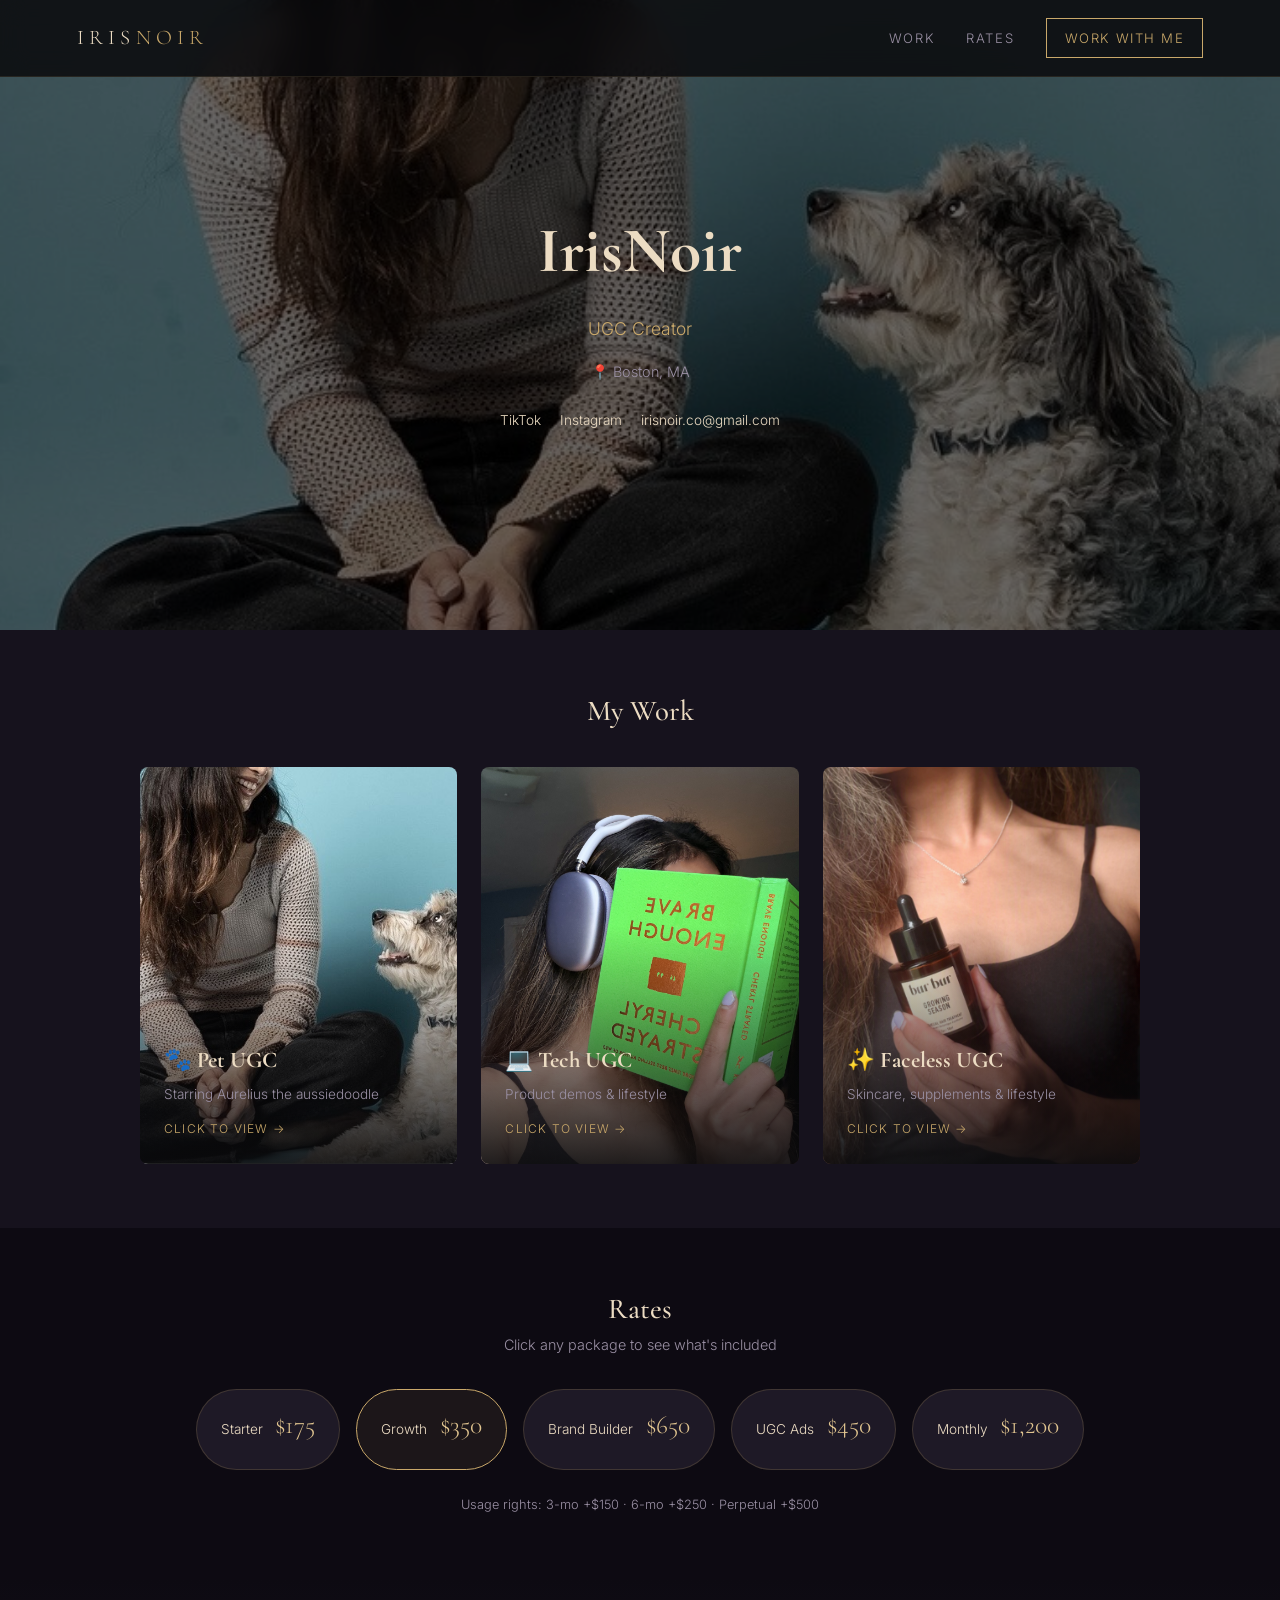
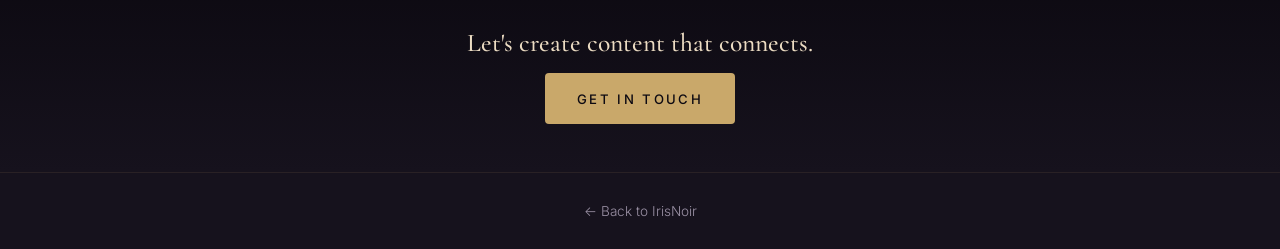
==== ugc-portfolio.html @ 215132ca "Rename Skincare & Health to Faceless UGC" ====
<!DOCTYPE html>
<html lang="en">
<head>
<meta charset="UTF-8">
<meta name="viewport" content="width=device-width, initial-scale=1.0">
<title>UGC Creator Portfolio — IrisNoir | Pet · Tech · Skincare</title>
<meta name="description" content="UGC creator portfolio — Pet UGC with Aurelius, Tech demos, and Skincare content. Real content, real results. Based in Boston.">
<link rel="preconnect" href="https://fonts.googleapis.com">
<link rel="preconnect" href="https://fonts.gstatic.com" crossorigin>
<link href="https://fonts.googleapis.com/css2?family=Cormorant+Garamond:wght@400;500;600&family=Inter:wght@300;400;500;600&display=swap" rel="stylesheet">
<link rel="stylesheet" href="style.css">
<style>
/* UGC Portfolio - Compact Interactive */
.ugc-hero {
  min-height: 70vh;
  display: flex;
  align-items: center;
  justify-content: center;
  position: relative;
  overflow: hidden;
}
.ugc-hero-bg {
  position: absolute;
  inset: 0;
  z-index: 0;
}
.ugc-hero-bg img {
  width: 100%;
  height: 100%;
  object-fit: cover;
  filter: brightness(0.4);
}
.ugc-hero-content {
  position: relative;
  z-index: 1;
  text-align: center;
  padding: 2rem;
  max-width: 600px;
}
.ugc-hero h1 {
  font-family: var(--serif);
  font-size: clamp(2.5rem, 6vw, 4rem);
  color: var(--cream);
  margin-bottom: 0.5rem;
}
.ugc-hero .tagline {
  font-size: 1.1rem;
  color: var(--gold);
  margin-bottom: 1rem;
}
.ugc-hero .location {
  font-size: 0.9rem;
  color: var(--text-dim);
  margin-bottom: 1.5rem;
}
.ugc-hero .socials {
  display: flex;
  gap: 1.2rem;
  justify-content: center;
  flex-wrap: wrap;
}
.ugc-hero .socials a {
  color: var(--cream);
  font-size: 0.85rem;
  text-decoration: none;
  border-bottom: 1px solid transparent;
  transition: border-color 0.3s;
}
.ugc-hero .socials a:hover {
  border-color: var(--gold);
}

/* Niches Grid */
.niches-section {
  padding: 4rem 2rem;
  background: var(--noir-2);
}
.niches-section h2 {
  font-family: var(--serif);
  text-align: center;
  font-size: 1.8rem;
  color: var(--cream);
  margin-bottom: 2.5rem;
}
.niches-grid {
  display: grid;
  grid-template-columns: repeat(3, 1fr);
  gap: 1.5rem;
  max-width: 1000px;
  margin: 0 auto;
}
@media (max-width: 768px) {
  .niches-grid { grid-template-columns: 1fr; gap: 1rem; }
}

/* Expandable Niche Card */
.niche-card {
  position: relative;
  border-radius: 8px;
  overflow: hidden;
  cursor: pointer;
  aspect-ratio: 4/5;
  transition: transform 0.3s;
}
.niche-card:hover {
  transform: scale(1.02);
}
.niche-card img {
  width: 100%;
  height: 100%;
  object-fit: cover;
  transition: filter 0.3s;
}
.niche-card:hover img {
  filter: brightness(0.7);
}
.niche-card-overlay {
  position: absolute;
  inset: 0;
  background: linear-gradient(to top, rgba(10,10,12,0.9) 0%, transparent 60%);
  display: flex;
  flex-direction: column;
  justify-content: flex-end;
  padding: 1.5rem;
}
.niche-card h3 {
  font-family: var(--serif);
  font-size: 1.4rem;
  color: var(--cream);
  margin-bottom: 0.3rem;
}
.niche-card p {
  font-size: 0.85rem;
  color: var(--text-dim);
  margin-bottom: 0.8rem;
}
.niche-card .expand-hint {
  font-size: 0.75rem;
  color: var(--gold);
  text-transform: uppercase;
  letter-spacing: 0.1em;
}

/* Expanded Modal */
.modal-overlay {
  position: fixed;
  inset: 0;
  background: rgba(10,10,12,0.95);
  z-index: 1000;
  display: none;
  align-items: center;
  justify-content: center;
  padding: 2rem;
  overflow-y: auto;
}
.modal-overlay.active {
  display: flex;
}
.modal-content {
  background: var(--noir-3);
  border: 1px solid rgba(201,168,106,0.2);
  border-radius: 12px;
  max-width: 900px;
  width: 100%;
  max-height: 90vh;
  overflow-y: auto;
  position: relative;
}
.modal-close {
  position: absolute;
  top: 1rem;
  right: 1rem;
  background: none;
  border: none;
  color: var(--cream);
  font-size: 1.8rem;
  cursor: pointer;
  z-index: 10;
  width: 40px;
  height: 40px;
  display: flex;
  align-items: center;
  justify-content: center;
}
.modal-close:hover {
  color: var(--gold);
}
.modal-header {
  padding: 2rem 2rem 1rem;
  border-bottom: 1px solid rgba(201,168,106,0.1);
}
.modal-header h2 {
  font-family: var(--serif);
  font-size: 1.8rem;
  color: var(--cream);
  margin-bottom: 0.5rem;
}
.modal-header p {
  color: var(--text-dim);
  font-size: 0.9rem;
}
.modal-gallery {
  display: grid;
  grid-template-columns: repeat(auto-fill, minmax(200px, 1fr));
  gap: 1rem;
  padding: 1.5rem 2rem 2rem;
}
.modal-gallery img {
  width: 100%;
  border-radius: 6px;
  cursor: pointer;
  transition: transform 0.2s;
}
.modal-gallery img:hover {
  transform: scale(1.03);
}

/* Rates Section - Interactive */
.rates-section {
  padding: 4rem 2rem;
  background: var(--noir);
}
.rates-section h2 {
  font-family: var(--serif);
  text-align: center;
  font-size: 1.8rem;
  color: var(--cream);
  margin-bottom: 0.5rem;
}
.rates-section .subtitle {
  text-align: center;
  color: var(--text-dim);
  font-size: 0.9rem;
  margin-bottom: 2rem;
}
.rates-row {
  display: flex;
  justify-content: center;
  gap: 1rem;
  flex-wrap: wrap;
  max-width: 1000px;
  margin: 0 auto;
}
.rate-pill {
  background: var(--noir-3);
  border: 1px solid rgba(201,168,106,0.2);
  border-radius: 50px;
  padding: 0.8rem 1.5rem;
  display: flex;
  align-items: center;
  gap: 0.8rem;
  cursor: pointer;
  transition: border-color 0.3s, transform 0.3s, background 0.3s;
}
.rate-pill:hover {
  border-color: var(--gold);
  transform: translateY(-2px);
}
.rate-pill.featured {
  border-color: var(--gold);
  background: rgba(201,168,106,0.08);
}
.rate-pill .name {
  font-size: 0.85rem;
  color: var(--cream);
}
.rate-pill .price {
  font-family: var(--serif);
  font-size: 1.1rem;
  color: var(--gold-bright);
}
.rates-note {
  text-align: center;
  margin-top: 1.5rem;
  font-size: 0.8rem;
  color: var(--text-dim);
}

/* Rate Detail Modal */
.rate-modal {
  max-width: 500px;
}
.rate-modal .modal-header {
  text-align: center;
}
.rate-modal .modal-header .price-big {
  font-family: var(--serif);
  font-size: 2.5rem;
  color: var(--gold-bright);
  margin: 0.5rem 0;
}
.rate-modal .modal-header .best-for {
  font-size: 0.85rem;
  color: var(--gold);
  font-style: italic;
}
.rate-modal .rate-details {
  padding: 1.5rem 2rem 2rem;
}
.rate-modal .rate-details h4 {
  font-family: var(--serif);
  font-size: 1rem;
  color: var(--cream);
  margin-bottom: 0.8rem;
}
.rate-modal .rate-details ul {
  list-style: none;
  padding: 0;
  margin: 0;
}
.rate-modal .rate-details li {
  position: relative;
  padding-left: 1.2rem;
  margin-bottom: 0.6rem;
  color: var(--text);
  font-size: 0.9rem;
  line-height: 1.5;
}
.rate-modal .rate-details li::before {
  content: "•";
  position: absolute;
  left: 0;
  color: var(--gold);
}
.rate-modal .cta-btn {
  display: block;
  width: 100%;
  margin-top: 1.5rem;
  padding: 0.9rem;
  background: var(--gold);
  color: var(--noir);
  border: none;
  border-radius: 6px;
  font-size: 0.9rem;
  font-weight: 500;
  cursor: pointer;
  text-align: center;
  text-decoration: none;
  transition: background 0.3s;
}
.rate-modal .cta-btn:hover {
  background: var(--gold-bright);
}

/* CTA */
.cta-section {
  padding: 3rem 2rem;
  text-align: center;
  background: linear-gradient(to bottom, var(--noir), var(--noir-2));
}
.cta-section h2 {
  font-family: var(--serif);
  font-size: 1.6rem;
  color: var(--cream);
  margin-bottom: 1rem;
}
.cta-section .btn {
  display: inline-block;
  background: var(--gold);
  color: var(--noir);
  padding: 0.9rem 2rem;
  border-radius: 4px;
  text-decoration: none;
  font-weight: 500;
  transition: background 0.3s;
}
.cta-section .btn:hover {
  background: var(--gold-bright);
}

/* Footer mini */
.ugc-footer {
  padding: 1.5rem 2rem;
  text-align: center;
  background: var(--noir-2);
  border-top: 1px solid rgba(201,168,106,0.1);
}
.ugc-footer a {
  color: var(--text-dim);
  text-decoration: none;
  font-size: 0.85rem;
}
.ugc-footer a:hover {
  color: var(--gold);
}

/* Lightbox */
.lightbox {
  position: fixed;
  inset: 0;
  background: rgba(0,0,0,0.95);
  z-index: 2000;
  display: none;
  align-items: center;
  justify-content: center;
}
.lightbox.active {
  display: flex;
}
.lightbox img {
  max-width: 90vw;
  max-height: 90vh;
  border-radius: 8px;
}
.lightbox-close {
  position: absolute;
  top: 1rem;
  right: 1rem;
  background: none;
  border: none;
  color: white;
  font-size: 2rem;
  cursor: pointer;
}
</style>
</head>
<body>

<nav class="nav">
  <a href="index.html" class="nav-logo">IRIS<span>NOIR</span></a>
  <div class="nav-links">
    <a href="#niches">Work</a>
    <a href="#rates">Rates</a>
    <a href="mailto:irisnoir.co@gmail.com?subject=UGC%20Creator%20Inquiry" class="nav-cta">Work With Me</a>
  </div>
</nav>

<!-- HERO -->
<header class="ugc-hero">
  <div class="ugc-hero-bg">
    <img src="assets/ugc-portfolio/hero.jpg" alt="IrisNoir UGC Creator">
  </div>
  <div class="ugc-hero-content">
    <h1>IrisNoir</h1>
    <p class="tagline">UGC Creator</p>
    <p class="location">📍 Boston, MA</p>
    <div class="socials">
      <a href="https://www.tiktok.com/@irisnoir.co" target="_blank">TikTok</a>
      <a href="https://www.instagram.com/irisnoir.co" target="_blank">Instagram</a>
      <a href="mailto:irisnoir.co@gmail.com">irisnoir.co@gmail.com</a>
    </div>
  </div>
</header>

<!-- NICHES - Clickable Cards -->
<section class="niches-section" id="niches">
  <h2>My Work</h2>
  <div class="niches-grid">
    <div class="niche-card" data-modal="pet">
      <img src="assets/ugc-portfolio/hero.jpg" alt="Pet UGC">
      <div class="niche-card-overlay">
        <h3>🐾 Pet UGC</h3>
        <p>Starring Aurelius the aussiedoodle</p>
        <span class="expand-hint">Click to view →</span>
      </div>
    </div>
    <div class="niche-card" data-modal="tech">
      <img src="assets/ugc-portfolio/tech/main.jpg" alt="Tech UGC">
      <div class="niche-card-overlay">
        <h3>💻 Tech UGC</h3>
        <p>Product demos & lifestyle</p>
        <span class="expand-hint">Click to view →</span>
      </div>
    </div>
    <div class="niche-card" data-modal="skincare">
      <img src="assets/ugc-portfolio/skincare/main.jpg" alt="Faceless UGC">
      <div class="niche-card-overlay">
        <h3>✨ Faceless UGC</h3>
        <p>Skincare, supplements & lifestyle</p>
        <span class="expand-hint">Click to view →</span>
      </div>
    </div>
  </div>
</section>

<!-- RATES - Interactive Pills -->
<section class="rates-section" id="rates">
  <h2>Rates</h2>
  <p class="subtitle">Click any package to see what's included</p>
  <div class="rates-row">
    <div class="rate-pill" data-rate="starter">
      <span class="name">Starter</span>
      <span class="price">$175</span>
    </div>
    <div class="rate-pill featured" data-rate="growth">
      <span class="name">Growth</span>
      <span class="price">$350</span>
    </div>
    <div class="rate-pill" data-rate="builder">
      <span class="name">Brand Builder</span>
      <span class="price">$650</span>
    </div>
    <div class="rate-pill" data-rate="ads">
      <span class="name">UGC Ads</span>
      <span class="price">$450</span>
    </div>
    <div class="rate-pill" data-rate="monthly">
      <span class="name">Monthly</span>
      <span class="price">$1,200</span>
    </div>
  </div>
  <p class="rates-note">Usage rights: 3-mo +$150 · 6-mo +$250 · Perpetual +$500</p>
</section>

<!-- CTA -->
<section class="cta-section">
  <h2>Let's create content that connects.</h2>
  <a class="btn" href="mailto:irisnoir.co@gmail.com?subject=UGC%20Creator%20Inquiry">Get in Touch</a>
</section>

<footer class="ugc-footer">
  <a href="index.html">← Back to IrisNoir</a>
</footer>

<!-- NICHE MODALS -->
<div class="modal-overlay" id="modal-pet">
  <div class="modal-content">
    <button class="modal-close">&times;</button>
    <div class="modal-header">
      <h2>🐾 Pet UGC</h2>
      <p>Starring Aurelius — genuine reactions, real playtime, authentic pet content.</p>
    </div>
    <div class="modal-gallery">
      <img src="assets/ugc-portfolio/pet/aurey-portrait.jpg" alt="Aurelius portrait">
      <img src="assets/ugc-portfolio/pet/aurey-1.jpg" alt="Aurelius">
      <img src="assets/ugc-portfolio/pet/aurey-2.jpg" alt="Aurelius">
      <img src="assets/ugc-portfolio/pet/aurey-3.jpg" alt="Aurelius">
      <img src="assets/ugc-portfolio/pet/aurey-closeup.jpg" alt="Aurelius closeup">
      <img src="assets/ugc-portfolio/pet/aurey-outdoor.jpg" alt="Aurelius outdoor">
      <img src="assets/ugc-portfolio/pet/aurey-play.jpg" alt="Aurelius playing">
      <img src="assets/ugc-portfolio/pet/aurey-detangler.jpg" alt="Doodle Detangler product">
    </div>
  </div>
</div>

<div class="modal-overlay" id="modal-tech">
  <div class="modal-content">
    <button class="modal-close">&times;</button>
    <div class="modal-header">
      <h2>💻 Tech UGC</h2>
      <p>Product demos and lifestyle shots that make tech feel approachable.</p>
    </div>
    <div class="modal-gallery">
      <img src="assets/ugc-portfolio/tech/main.jpg" alt="Tech UGC">
      <img src="assets/ugc-portfolio/tech/airpods-product.jpg" alt="AirPods Max product">
    </div>
  </div>
</div>

<div class="modal-overlay" id="modal-skincare">
  <div class="modal-content">
    <button class="modal-close">&times;</button>
    <div class="modal-header">
      <h2>✨ Faceless UGC</h2>
      <p>Product-focused content — skincare, supplements, lifestyle. No face needed, just results.</p>
    </div>
    <div class="modal-gallery">
      <img src="assets/ugc-portfolio/skincare/main.jpg" alt="Skincare UGC">
      <img src="assets/ugc-portfolio/skincare/hands.jpg" alt="Skincare hands">
      <img src="assets/ugc-portfolio/skincare/burbur.jpg" alt="BurBur Hair Oil">
      <img src="assets/ugc-portfolio/skincare/medicube.jpg" alt="Medicube">
    </div>
  </div>
</div>

<!-- RATE MODALS -->
<div class="modal-overlay" id="modal-rate-starter">
  <div class="modal-content rate-modal">
    <button class="modal-close">&times;</button>
    <div class="modal-header">
      <h2>Starter Package</h2>
      <p class="price-big">$175</p>
      <p class="best-for">Perfect for brands wanting authentic content to test with their audience.</p>
    </div>
    <div class="rate-details">
      <h4>Includes:</h4>
      <ul>
        <li>1 UGC video (15–30 seconds)</li>
        <li>Talking head or product demo</li>
        <li>Basic editing</li>
        <li>1 revision</li>
        <li>Organic usage rights</li>
      </ul>
      <a class="cta-btn" href="mailto:irisnoir.co@gmail.com?subject=Starter%20Package%20Inquiry%20%E2%80%94%20%5BYour%20Brand%20Name%5D&body=Hi!%0A%0AI%E2%80%99m%20interested%20in%20the%20Starter%20Package%20(%24175).%0A%0A%E2%80%94%E2%80%94%E2%80%94%E2%80%94%E2%80%94%E2%80%94%E2%80%94%E2%80%94%E2%80%94%E2%80%94%E2%80%94%E2%80%94%E2%80%94%E2%80%94%E2%80%94%0APLEASE%20FILL%20OUT%3A%0A%0ABrand%20Name%3A%20%0AProduct(s)%3A%20%0AProduct%20Link%3A%20%0ANiche%3A%20%5BPet%20%2F%20Tech%20%2F%20Skincare%20%2F%20Other%5D%0AVideo%20Style%3A%20%5BTalking%20Head%20%2F%20Product%20Demo%20%2F%20Voiceover%5D%0ADeadline%3A%20%0AShipping%20Address%20Needed%3F%20%5BYes%20%2F%20No%5D%0A%0AAdditional%20Notes%3A%0A%0A%E2%80%94%E2%80%94%E2%80%94%E2%80%94%E2%80%94%E2%80%94%E2%80%94%E2%80%94%E2%80%94%E2%80%94%E2%80%94%E2%80%94%E2%80%94%E2%80%94%E2%80%94%0A%0ALooking%20forward%20to%20working%20together!">Book This Package</a>
    </div>
  </div>
</div>

<div class="modal-overlay" id="modal-rate-growth">
  <div class="modal-content rate-modal">
    <button class="modal-close">&times;</button>
    <div class="modal-header">
      <h2>Growth Package</h2>
      <p class="price-big">$350</p>
      <p class="best-for">Great for brands that want multiple pieces of content for their marketing.</p>
    </div>
    <div class="rate-details">
      <h4>Includes:</h4>
      <ul>
        <li>3 UGC videos (15–30 seconds each)</li>
        <li>Mix of product demo, lifestyle, or testimonial</li>
        <li>Hook + call-to-action</li>
        <li>Basic editing</li>
        <li>2 revisions</li>
        <li>Organic usage rights</li>
      </ul>
      <a class="cta-btn" href="mailto:irisnoir.co@gmail.com?subject=Growth%20Package%20Inquiry%20%E2%80%94%20%5BYour%20Brand%20Name%5D&body=Hi!%0A%0AI%E2%80%99m%20interested%20in%20the%20Growth%20Package%20(%24350%20%E2%80%94%203%20videos).%0A%0A%E2%80%94%E2%80%94%E2%80%94%E2%80%94%E2%80%94%E2%80%94%E2%80%94%E2%80%94%E2%80%94%E2%80%94%E2%80%94%E2%80%94%E2%80%94%E2%80%94%E2%80%94%0APLEASE%20FILL%20OUT%3A%0A%0ABrand%20Name%3A%20%0AProduct(s)%3A%20%0AProduct%20Link%3A%20%0ANiche%3A%20%5BPet%20%2F%20Tech%20%2F%20Skincare%20%2F%20Other%5D%0AVideo%20Styles%20(pick%203)%3A%20%5BProduct%20Demo%20%2F%20Lifestyle%20%2F%20Testimonial%20%2F%20Unboxing%5D%0ADeadline%3A%20%0AShipping%20Address%20Needed%3F%20%5BYes%20%2F%20No%5D%0A%0AAdditional%20Notes%3A%0A%0A%E2%80%94%E2%80%94%E2%80%94%E2%80%94%E2%80%94%E2%80%94%E2%80%94%E2%80%94%E2%80%94%E2%80%94%E2%80%94%E2%80%94%E2%80%94%E2%80%94%E2%80%94%0A%0ALooking%20forward%20to%20working%20together!">Book This Package</a>
    </div>
  </div>
</div>

<div class="modal-overlay" id="modal-rate-builder">
  <div class="modal-content rate-modal">
    <button class="modal-close">&times;</button>
    <div class="modal-header">
      <h2>Brand Builder Package</h2>
      <p class="price-big">$650</p>
      <p class="best-for">Designed for brands that want consistent, high-performing content.</p>
    </div>
    <div class="rate-details">
      <h4>Includes:</h4>
      <ul>
        <li>5 UGC videos (15–45 seconds)</li>
        <li>Multiple hooks for testing</li>
        <li>Product demo + lifestyle footage</li>
        <li>Script support if needed</li>
        <li>Basic editing</li>
        <li>2 revisions</li>
        <li>Organic usage rights</li>
      </ul>
      <a class="cta-btn" href="mailto:irisnoir.co@gmail.com?subject=Brand%20Builder%20Package%20Inquiry%20%E2%80%94%20%5BYour%20Brand%20Name%5D&body=Hi!%0A%0AI%E2%80%99m%20interested%20in%20the%20Brand%20Builder%20Package%20(%24650%20%E2%80%94%205%20videos).%0A%0A%E2%80%94%E2%80%94%E2%80%94%E2%80%94%E2%80%94%E2%80%94%E2%80%94%E2%80%94%E2%80%94%E2%80%94%E2%80%94%E2%80%94%E2%80%94%E2%80%94%E2%80%94%0APLEASE%20FILL%20OUT%3A%0A%0ABrand%20Name%3A%20%0AProduct(s)%3A%20%0AProduct%20Link%3A%20%0ANiche%3A%20%5BPet%20%2F%20Tech%20%2F%20Skincare%20%2F%20Other%5D%0AVideo%20Styles%3A%20%5BProduct%20Demo%20%2F%20Lifestyle%20%2F%20Testimonial%20%2F%20Unboxing%20%2F%20B-Roll%5D%0AHooks%20to%20Test%20(any%20specific%20angles%3F)%3A%0AScript%20Support%20Needed%3F%20%5BYes%20%2F%20No%5D%0ADeadline%3A%20%0AShipping%20Address%20Needed%3F%20%5BYes%20%2F%20No%5D%0A%0AAdditional%20Notes%3A%0A%0A%E2%80%94%E2%80%94%E2%80%94%E2%80%94%E2%80%94%E2%80%94%E2%80%94%E2%80%94%E2%80%94%E2%80%94%E2%80%94%E2%80%94%E2%80%94%E2%80%94%E2%80%94%0A%0ALooking%20forward%20to%20working%20together!">Book This Package</a>
    </div>
  </div>
</div>

<div class="modal-overlay" id="modal-rate-ads">
  <div class="modal-content rate-modal">
    <button class="modal-close">&times;</button>
    <div class="modal-header">
      <h2>UGC Ads Package</h2>
      <p class="price-big">$450</p>
      <p class="best-for">Content specifically designed for paid ads.</p>
    </div>
    <div class="rate-details">
      <h4>Includes:</h4>
      <ul>
        <li>2 UGC ad-style videos (20–45 seconds)</li>
        <li>Hook focused for conversions</li>
        <li>Script provided or co-created</li>
        <li>CTA optimized for ads</li>
        <li>2 revisions</li>
        <li>30-day paid usage rights</li>
      </ul>
      <a class="cta-btn" href="mailto:irisnoir.co@gmail.com?subject=UGC%20Ads%20Package%20Inquiry%20%E2%80%94%20%5BYour%20Brand%20Name%5D&body=Hi!%0A%0AI%E2%80%99m%20interested%20in%20the%20UGC%20Ads%20Package%20(%24450%20%E2%80%94%202%20ad-style%20videos).%0A%0A%E2%80%94%E2%80%94%E2%80%94%E2%80%94%E2%80%94%E2%80%94%E2%80%94%E2%80%94%E2%80%94%E2%80%94%E2%80%94%E2%80%94%E2%80%94%E2%80%94%E2%80%94%0APLEASE%20FILL%20OUT%3A%0A%0ABrand%20Name%3A%20%0AProduct(s)%3A%20%0AProduct%20Link%3A%20%0ANiche%3A%20%5BPet%20%2F%20Tech%20%2F%20Skincare%20%2F%20Other%5D%0AAd%20Platform%3A%20%5BTikTok%20%2F%20Meta%20%2F%20YouTube%20%2F%20Other%5D%0ATarget%20Audience%3A%0AKey%20Selling%20Points%2FHooks%3A%0AScript%20Provided%3F%20%5BYes%20%2F%20No%20%E2%80%94%20I%20can%20help%20create%5D%0ADeadline%3A%20%0AShipping%20Address%20Needed%3F%20%5BYes%20%2F%20No%5D%0A%0AAdditional%20Notes%3A%0A%0A%E2%80%94%E2%80%94%E2%80%94%E2%80%94%E2%80%94%E2%80%94%E2%80%94%E2%80%94%E2%80%94%E2%80%94%E2%80%94%E2%80%94%E2%80%94%E2%80%94%E2%80%94%0A%0ALooking%20forward%20to%20working%20together!">Book This Package</a>
    </div>
  </div>
</div>

<div class="modal-overlay" id="modal-rate-monthly">
  <div class="modal-content rate-modal">
    <button class="modal-close">&times;</button>
    <div class="modal-header">
      <h2>Monthly Creator Package</h2>
      <p class="price-big">$1,200/mo</p>
      <p class="best-for">For brands that want consistent content every month.</p>
    </div>
    <div class="rate-details">
      <h4>Includes:</h4>
      <ul>
        <li>8 UGC videos per month</li>
        <li>Product demos, testimonials, lifestyle</li>
        <li>Hook testing for ads</li>
        <li>Editing included</li>
        <li>Priority turnaround</li>
        <li>Organic usage rights</li>
      </ul>
      <a class="cta-btn" href="mailto:irisnoir.co@gmail.com?subject=Monthly%20Creator%20Package%20Inquiry%20%E2%80%94%20%5BYour%20Brand%20Name%5D&body=Hi!%0A%0AI%E2%80%99m%20interested%20in%20the%20Monthly%20Creator%20Package%20(%241%2C200%2Fmo%20%E2%80%94%208%20videos).%0A%0A%E2%80%94%E2%80%94%E2%80%94%E2%80%94%E2%80%94%E2%80%94%E2%80%94%E2%80%94%E2%80%94%E2%80%94%E2%80%94%E2%80%94%E2%80%94%E2%80%94%E2%80%94%0APLEASE%20FILL%20OUT%3A%0A%0ABrand%20Name%3A%20%0AProduct(s)%3A%20%0AProduct%20Link%3A%20%0ANiche%3A%20%5BPet%20%2F%20Tech%20%2F%20Skincare%20%2F%20Other%5D%0AContent%20Goals%3A%0AVideo%20Styles%20Needed%3A%20%5BProduct%20Demo%20%2F%20Testimonial%20%2F%20Lifestyle%20%2F%20Ads%5D%0APreferred%20Posting%20Schedule%3A%0AContract%20Start%20Date%3A%0AShipping%20Address%20Needed%3F%20%5BYes%20%2F%20No%5D%0A%0AAdditional%20Notes%3A%0A%0A%E2%80%94%E2%80%94%E2%80%94%E2%80%94%E2%80%94%E2%80%94%E2%80%94%E2%80%94%E2%80%94%E2%80%94%E2%80%94%E2%80%94%E2%80%94%E2%80%94%E2%80%94%0A%0ALooking%20forward%20to%20working%20together!">Book This Package</a>
    </div>
  </div>
</div>

<!-- Lightbox -->
<div class="lightbox" id="lightbox">
  <button class="lightbox-close">&times;</button>
  <img src="" alt="Expanded view">
</div>

<script>
// Niche modal open/close
document.querySelectorAll('.niche-card').forEach(card => {
  card.addEventListener('click', () => {
    document.getElementById('modal-' + card.dataset.modal).classList.add('active');
    document.body.style.overflow = 'hidden';
  });
});

// Rate modal open
document.querySelectorAll('.rate-pill').forEach(pill => {
  pill.addEventListener('click', () => {
    document.getElementById('modal-rate-' + pill.dataset.rate).classList.add('active');
    document.body.style.overflow = 'hidden';
  });
});

// Close modals
document.querySelectorAll('.modal-close').forEach(btn => {
  btn.addEventListener('click', () => {
    btn.closest('.modal-overlay').classList.remove('active');
    document.body.style.overflow = '';
  });
});

document.querySelectorAll('.modal-overlay').forEach(modal => {
  modal.addEventListener('click', (e) => {
    if (e.target === modal) {
      modal.classList.remove('active');
      document.body.style.overflow = '';
    }
  });
});

// Lightbox for gallery images
const lightbox = document.getElementById('lightbox');
const lightboxImg = lightbox.querySelector('img');

document.querySelectorAll('.modal-gallery img').forEach(img => {
  img.addEventListener('click', () => {
    lightboxImg.src = img.src;
    lightbox.classList.add('active');
  });
});

lightbox.addEventListener('click', () => {
  lightbox.classList.remove('active');
});

// ESC to close
document.addEventListener('keydown', (e) => {
  if (e.key === 'Escape') {
    document.querySelectorAll('.modal-overlay.active').forEach(m => m.classList.remove('active'));
    lightbox.classList.remove('active');
    document.body.style.overflow = '';
  }
});
</script>

</body>
</html>
---- style.css ----
/* IrisNoir — noir, iris & gold brand kit */
:root {
  --noir: #0d0a12;
  --noir-2: #16121d;
  --noir-3: #1e1926;
  --cream: #ecdcc3;
  --gold: #c9a86a;
  --gold-bright: #e0c48f;
  --iris: #6d4a94;
  --iris-soft: #8a63b0;
  --iris-deep: #4b2a6b;
  --text: #d8d4cc;
  --text-dim: #9a90a4;
  --serif: 'Cormorant Garamond', Georgia, serif;
  --sans: 'Inter', -apple-system, sans-serif;
}

* { margin: 0; padding: 0; box-sizing: border-box; }

html { scroll-behavior: smooth; }

body {
  background: var(--noir);
  color: var(--text);
  font-family: var(--sans);
  font-weight: 300;
  line-height: 1.7;
  -webkit-font-smoothing: antialiased;
}

/* Nav */
.nav {
  position: fixed;
  top: 0; left: 0; right: 0;
  display: flex;
  justify-content: space-between;
  align-items: center;
  padding: 1.1rem 6vw;
  background: rgba(10,10,12,0.85);
  backdrop-filter: blur(12px);
  z-index: 100;
  border-bottom: 1px solid rgba(201,168,106,0.12);
}
.nav-logo {
  font-family: var(--serif);
  font-size: 1.3rem;
  letter-spacing: 0.25em;
  color: var(--cream);
  text-decoration: none;
}
.nav-logo span { color: var(--gold); }
.nav-links { display: flex; gap: 2rem; align-items: center; }
.nav-links a {
  color: var(--text-dim);
  text-decoration: none;
  font-size: 0.82rem;
  letter-spacing: 0.12em;
  text-transform: uppercase;
  transition: color 0.25s;
}
.nav-links a:hover { color: var(--gold-bright); }
.nav-cta {
  border: 1px solid var(--gold);
  padding: 0.5rem 1.1rem;
  color: var(--gold) !important;
}
.nav-cta:hover { background: var(--gold); color: var(--noir) !important; }

/* Hero */
.hero {
  min-height: 100vh;
  display: flex;
  align-items: center;
  background:
    radial-gradient(ellipse 60% 45% at 72% 40%, rgba(138,99,176,0.42), transparent 70%),
    radial-gradient(ellipse 80% 55% at 15% 80%, rgba(109,74,148,0.22), transparent 65%),
    radial-gradient(ellipse 90% 60% at 50% 110%, rgba(201,168,106,0.08), transparent 60%),
    var(--noir);
}
.hero-inner {
  max-width: 1080px;
  margin: 0 auto;
  padding: 7rem 6vw 4rem;
  display: grid;
  grid-template-columns: 1.1fr 0.9fr;
  align-items: center;
  gap: 3rem;
}
.hero-img {
  position: relative;
  justify-self: end;
  width: min(420px, 38vw);
}
.hero-img img {
  width: 100%;
  height: auto;
  display: block;
  border: 1px solid rgba(201,168,106,0.25);
}
.hero-img::after {
  content: "";
  position: absolute;
  inset: 14px -14px -14px 14px;
  border: 1px solid rgba(201,168,106,0.25);
  z-index: -1;
}
.hero-eyebrow {
  font-size: 0.78rem;
  letter-spacing: 0.35em;
  text-transform: uppercase;
  color: var(--gold);
  margin-bottom: 1.4rem;
}
.hero h1 {
  font-family: var(--serif);
  font-weight: 500;
  font-size: clamp(2.8rem, 6.5vw, 5.2rem);
  letter-spacing: 0.18em;
  color: var(--cream);
  line-height: 1;
}
.hero h1 .gold { color: var(--gold); }
.hero-tag {
  margin-top: 1.6rem;
  font-size: 1.05rem;
  color: var(--text-dim);
  letter-spacing: 0.04em;
}
.hero-actions {
  margin-top: 2.6rem;
  display: flex;
  gap: 1rem;
  flex-wrap: wrap;
}

/* Buttons */
.btn {
  display: inline-block;
  padding: 0.85rem 2.1rem;
  font-size: 0.82rem;
  letter-spacing: 0.18em;
  text-transform: uppercase;
  text-decoration: none;
  transition: all 0.3s;
}
.btn-gold {
  background: var(--gold);
  color: var(--noir);
  border: 1px solid var(--gold);
}
.btn-gold:hover { background: var(--gold-bright); border-color: var(--gold-bright); }
.btn-ghost {
  border: 1px solid rgba(236,220,195,0.3);
  color: var(--cream);
}
.btn-ghost:hover { border-color: var(--gold); color: var(--gold-bright); }

/* Sections */
.section { padding: 7rem 6vw; }
.section-dark {
  background:
    radial-gradient(ellipse 70% 50% at 85% 0%, rgba(109,74,148,0.16), transparent 60%),
    var(--noir-2);
}
.container { max-width: 1080px; margin: 0 auto; }
.split {
  display: grid;
  grid-template-columns: 1fr 1.2fr;
  gap: 4rem;
  align-items: start;
}
.eyebrow {
  font-size: 0.75rem;
  letter-spacing: 0.3em;
  text-transform: uppercase;
  color: var(--gold);
  margin-bottom: 1rem;
}
h2 {
  font-family: var(--serif);
  font-weight: 500;
  font-size: clamp(2rem, 4.5vw, 3rem);
  color: var(--cream);
  line-height: 1.15;
  margin-bottom: 1.2rem;
}
.about-copy p { margin-bottom: 1.2rem; }
.section-note { color: var(--text-dim); font-size: 0.9rem; margin-top: 2rem; }

/* Bio — IrisNoir & Aurelius */
.bio {
  margin-top: 3.5rem;
  display: grid;
  grid-template-columns: 1fr 1fr;
  gap: 1.8rem;
  align-items: stretch;
}
.bio-portrait {
  position: relative;
  margin: 0;
  border: 1px solid rgba(201,168,106,0.25);
  border-radius: 6px;
  overflow: hidden;
  background: #121216;
}
.bio-portrait img { display: block; width: 100%; height: 100%; object-fit: cover; }
.bio-portrait figcaption {
  position: absolute;
  left: 0; right: 0; bottom: 0;
  padding: 2.2rem 1.2rem 0.9rem;
  font-family: "Cormorant Garamond", Georgia, serif;
  font-size: 1.15rem;
  letter-spacing: 0.04em;
  color: var(--cream);
  background: linear-gradient(to top, rgba(8,8,10,0.92) 15%, transparent);
}
.bio-portrait-accent figcaption {
  font-family: "Inter", sans-serif;
  font-size: 0.78rem;
  letter-spacing: 0.12em;
  text-transform: uppercase;
  color: var(--text-dim);
}
.bio-card {
  border: 1px solid rgba(201,168,106,0.18);
  border-radius: 6px;
  padding: 1.6rem 1.8rem;
  background: #121216;
}
.bio-card h3 { font-size: 1.5rem; margin-bottom: 0.2rem; }
.bio-role {
  font-size: 0.72rem;
  letter-spacing: 0.16em;
  text-transform: uppercase;
  color: var(--gold-bright);
  margin-bottom: 0.9rem;
}
.bio-card p:last-child { color: var(--text-dim); font-size: 0.92rem; line-height: 1.6; }

/* Cards */
.cards {
  display: grid;
  grid-template-columns: repeat(auto-fit, minmax(240px, 1fr));
  gap: 1.5rem;
  margin-top: 3rem;
}
.card {
  background: var(--noir-3);
  border: 1px solid rgba(201,168,106,0.12);
  padding: 2.2rem 1.9rem;
  transition: border-color 0.3s, transform 0.3s;
}
.card:hover { border-color: rgba(201,168,106,0.45); transform: translateY(-4px); }
.card-featured { border-color: var(--gold); }
.card h3 {
  font-family: var(--serif);
  font-weight: 600;
  font-size: 1.4rem;
  color: var(--cream);
  margin-bottom: 0.7rem;
}
.card p { font-size: 0.92rem; color: var(--text-dim); }
.price {
  font-family: var(--serif);
  font-size: 1.6rem !important;
  color: var(--gold-bright) !important;
  margin-bottom: 0.6rem;
}

/* Products (store) */
.products-grid { align-items: stretch; }
.product-card { display: flex; flex-direction: column; }
.product-thumb {
  width: 100%;
  aspect-ratio: 4 / 3;
  object-fit: cover;
  margin-bottom: 1.2rem;
  border: 1px solid rgba(201,168,106,0.2);
}
.product-card .btn { margin-top: auto; align-self: flex-start; padding-top: 0.85rem; }
.product-card-soon {
  opacity: 0.55;
  border-style: dashed;
}
.product-card-soon:hover { transform: none; border-color: rgba(201,168,106,0.12); }

/* Format picker (Standard vs Fillable, one click each) */
.format-picker {
  margin-top: auto;
  padding-top: 1rem;
  display: flex;
  gap: 0.6rem;
  flex-wrap: wrap;
}
.format-btn {
  flex: 1 1 auto;
  min-width: 118px;
  padding: 0.7rem 1rem;
  display: flex;
  flex-direction: column;
  align-items: center;
  gap: 0.15rem;
  text-align: center;
}
.format-btn-wide { flex: 1 1 100%; flex-direction: row; justify-content: center; gap: 0.6rem; }
.format-label {
  font-size: 0.72rem;
  letter-spacing: 0.14em;
  text-transform: uppercase;
}
.format-price {
  font-family: var(--serif);
  font-size: 1.05rem;
  font-weight: 600;
}
.format-btn-wide .format-price::before { content: "— "; }

/* Portfolio showcase */
.showcase { margin-top: 3rem; display: flex; flex-direction: column; gap: 4rem; }
.showcase-row { border-top: 1px solid rgba(201,168,106,0.18); padding-top: 2.2rem; }
.showcase-head {
  display: flex;
  align-items: baseline;
  gap: 1.4rem;
  margin-bottom: 1.8rem;
}
.showcase-num {
  font-family: 'Cormorant Garamond', serif;
  font-size: 2.2rem;
  color: var(--gold);
  opacity: 0.8;
  line-height: 1;
}
.showcase-head h3 {
  font-family: 'Cormorant Garamond', serif;
  font-size: 1.6rem;
  color: var(--cream);
  margin-bottom: 0.3rem;
}
.showcase-head p { color: var(--text-dim); font-size: 0.92rem; max-width: 52ch; }
.showcase-media {
  display: grid;
  grid-template-columns: repeat(auto-fit, minmax(300px, 1fr));
  gap: 1.5rem;
}
.showcase-note { color: var(--text-dim); font-size: 0.82rem; margin-top: 1.1rem; font-style: italic; }
.showcase-shop { margin-top: 1.4rem; font-size: 0.9rem; color: var(--text); }
.showcase-shop a { color: var(--gold-bright); text-decoration: none; border-bottom: 1px solid rgba(224,196,143,0.4); }
.showcase-shop a:hover { border-bottom-color: var(--gold-bright); }
.shop-price { color: var(--text-dim); font-size: 0.8rem; margin-left: 0.4rem; }
.ai-tag {
  display: inline-block;
  margin-left: 0.5rem;
  padding: 0.12rem 0.5rem;
  font-size: 0.6rem;
  letter-spacing: 0.14em;
  border: 1px solid rgba(201,168,106,0.45);
  border-radius: 2px;
  color: var(--gold-bright);
  vertical-align: middle;
}
@media (max-width: 760px) {
  .showcase-media { grid-template-columns: 1fr; }
}

/* Contact */
.contact { text-align: center; }
.contact-email { margin-top: 1.5rem; }

/* Footer */
.footer {
  padding: 3.5rem 6vw 2.5rem;
  text-align: center;
  font-size: 0.78rem;
  letter-spacing: 0.15em;
  color: var(--text-dim);
  border-top: 1px solid rgba(201,168,106,0.1);
  background: radial-gradient(ellipse 50% 80% at 50% 100%, rgba(138,99,176,0.20), transparent 70%);
}
.footer-logo {
  width: min(180px, 40vw);
  height: auto;
  display: block;
  margin: 0 auto 1.2rem;
  opacity: 0.9;
}

/* Mobile */
@media (max-width: 760px) {
  .nav-links a:not(.nav-cta) { display: none; }
  .hero-inner { grid-template-columns: 1fr; }
  .hero-img { display: none; }
  .split { grid-template-columns: 1fr; gap: 1.5rem; }
  .section { padding: 4.5rem 7vw; }
  .bio { grid-template-columns: 1fr; }
}

/* ============================================
   UGC Creator Section — lighter iris palette
   ============================================ */
.section-ugc {
  background:
    radial-gradient(ellipse 80% 50% at 20% 0%, rgba(157,124,196,0.22), transparent 55%),
    radial-gradient(ellipse 60% 40% at 85% 100%, rgba(138,99,176,0.18), transparent 50%),
    linear-gradient(175deg, #1a1520 0%, #0d0a12 100%);
}
.section-ugc .eyebrow { color: var(--iris-soft); }
.ugc-intro { max-width: 62ch; margin-top: 0.5rem; }

/* Niche cards row */
.ugc-niches {
  display: grid;
  grid-template-columns: repeat(3, 1fr);
  gap: 1.8rem;
  margin-top: 3rem;
}
.ugc-niche {
  background: rgba(26,21,32,0.7);
  border: 1px solid rgba(138,99,176,0.25);
  border-radius: 8px;
  overflow: hidden;
  transition: border-color 0.3s, transform 0.3s;
}
.ugc-niche:hover {
  border-color: var(--iris-soft);
  transform: translateY(-4px);
}
.ugc-niche-img {
  height: 220px;
  overflow: hidden;
  background: linear-gradient(135deg, #1e1926, #16121d);
}
.ugc-niche-img img {
  width: 100%;
  height: 100%;
  object-fit: cover;
  transition: transform 0.4s;
}
.ugc-niche:hover .ugc-niche-img img { transform: scale(1.04); }
.ugc-niche-img-faceless {
  display: flex;
  align-items: center;
  justify-content: center;
  background:
    radial-gradient(circle at 50% 50%, rgba(138,99,176,0.35), transparent 70%),
    linear-gradient(135deg, #1e1926, #16121d);
}
.faceless-icon {
  font-size: 4rem;
  color: var(--iris-soft);
  opacity: 0.6;
}
.ugc-niche-info { padding: 1.4rem 1.6rem 1.8rem; }
.ugc-niche-info h3 {
  font-family: var(--serif);
  font-size: 1.4rem;
  color: var(--cream);
  margin-bottom: 0.6rem;
}
.ugc-niche-info p {
  color: var(--text-dim);
  font-size: 0.88rem;
  line-height: 1.55;
  margin-bottom: 1rem;
}
.ugc-formats {
  list-style: none;
  display: flex;
  flex-wrap: wrap;
  gap: 0.5rem;
}
.ugc-formats li {
  padding: 0.3rem 0.7rem;
  font-size: 0.68rem;
  letter-spacing: 0.08em;
  text-transform: uppercase;
  background: rgba(138,99,176,0.18);
  border: 1px solid rgba(138,99,176,0.3);
  border-radius: 3px;
  color: var(--iris-soft);
}

/* UGC Packages */
.ugc-packages { margin-top: 4rem; }
.ugc-packages-title {
  font-family: var(--serif);
  font-size: 1.6rem;
  color: var(--cream);
  margin-bottom: 1.5rem;
  text-align: center;
}
.ugc-cards { gap: 1.2rem; }
.ugc-card {
  background: rgba(22,18,29,0.85);
  border-color: rgba(138,99,176,0.2);
}
.ugc-card:hover { border-color: var(--iris-soft); }
.ugc-card.card-featured { border-color: var(--iris-soft); }
.ugc-best-for {
  display: block;
  margin-top: 1rem;
  font-size: 0.72rem;
  letter-spacing: 0.1em;
  text-transform: uppercase;
  color: var(--iris-soft);
}

/* UGC CTA */
.ugc-cta {
  margin-top: 3.5rem;
  text-align: center;
  padding: 2.5rem;
  background: rgba(138,99,176,0.08);
  border: 1px solid rgba(138,99,176,0.2);
  border-radius: 8px;
}
.ugc-cta-hook {
  font-family: var(--serif);
  font-size: 1.3rem;
  color: var(--cream);
  margin-bottom: 1.2rem;
}
.btn-iris {
  background: var(--iris-soft);
  color: #fff;
  border: 1px solid var(--iris-soft);
}
.btn-iris:hover {
  background: var(--iris);
  border-color: var(--iris);
}

/* UGC Link Section (replaces full UGC content on landing) */
.ugc-link-section {
  display: grid;
  grid-template-columns: 1fr 1fr;
  gap: 4rem;
  align-items: center;
  padding: 4rem 0;
}
.ugc-link-content {
  max-width: 480px;
}
.ugc-link-content h2 {
  margin-bottom: 1rem;
}
.ugc-link-content .section-note {
  margin-bottom: 2rem;
  font-size: 1rem;
  line-height: 1.7;
}
.ugc-link-btn {
  display: inline-flex;
  align-items: center;
  gap: 0.8rem;
  padding: 1rem 2rem;
  font-size: 1rem;
  font-weight: 500;
}
.ugc-link-arrow {
  font-size: 1.2rem;
  transition: transform 0.3s;
}
.ugc-link-btn:hover .ugc-link-arrow {
  transform: translateX(4px);
}
.ugc-link-preview {
  justify-self: center;
}
.ugc-preview-card {
  position: relative;
  display: block;
  width: 100%;
  max-width: 380px;
  border-radius: 12px;
  overflow: hidden;
  border: 1px solid rgba(138,99,176,0.3);
  transition: transform 0.3s, border-color 0.3s, box-shadow 0.3s;
}
.ugc-preview-card:hover {
  transform: translateY(-6px);
  border-color: var(--iris-soft);
  box-shadow: 0 20px 50px rgba(138,99,176,0.2);
}
.ugc-preview-card img {
  width: 100%;
  height: auto;
  display: block;
  transition: transform 0.4s;
}
.ugc-preview-card:hover img {
  transform: scale(1.04);
}
.ugc-preview-overlay {
  position: absolute;
  bottom: 0;
  left: 0;
  right: 0;
  padding: 1.5rem;
  background: linear-gradient(to top, rgba(10,10,12,0.9), transparent);
  text-align: center;
}
.ugc-preview-label {
  font-family: var(--serif);
  font-size: 1.1rem;
  color: var(--gold);
  letter-spacing: 0.05em;
}

@media (max-width: 900px) {
  .ugc-link-section {
    grid-template-columns: 1fr;
    gap: 2.5rem;
    text-align: center;
  }
  .ugc-link-content {
    max-width: 100%;
  }
  .ugc-link-preview {
    order: -1;
  }
  .ugc-preview-card {
    max-width: 320px;
    margin: 0 auto;
  }
}

@media (max-width: 900px) {
  .ugc-niches { grid-template-columns: 1fr; max-width: 420px; margin-left: auto; margin-right: auto; }
}
@media (max-width: 760px) {
  .ugc-cards { grid-template-columns: 1fr; }
}

/* Gallery hero thumbnail */
.gallery-hero {
  position: relative;
  display: block;
  width: 100%;
  max-width: 420px;
  margin: 0 auto;
  padding: 0;
  border: 1px solid rgba(201,168,106,0.25);
  border-radius: 6px;
  overflow: hidden;
  cursor: pointer;
  background: #121216;
  transition: transform 0.25s ease, box-shadow 0.25s ease, border-color 0.25s ease;
}
.gallery-hero:hover, .gallery-hero:focus-visible {
  transform: translateY(-3px);
  border-color: var(--gold-bright);
  box-shadow: 0 12px 40px rgba(0,0,0,0.5);
  outline: none;
}
.gallery-hero img { display: block; width: 100%; height: 440px; object-fit: cover; }
/* Wide (landscape) hero — show the full frame, no crop; noir letterbox fills any gap */
.gallery-hero-wide { max-width: 620px; }
.gallery-hero-wide img { height: auto; object-fit: contain; }
.gallery-hero-overlay {
  position: absolute;
  inset: 0;
  display: flex;
  flex-direction: column;
  align-items: center;
  justify-content: center;
  gap: 0.4rem;
  background: linear-gradient(to top, rgba(10,10,12,0.72), rgba(10,10,12,0.15) 55%, rgba(10,10,12,0.35));
  color: var(--cream, #ecdcc3);
  opacity: 0;
  transition: opacity 0.25s ease;
}
.gallery-hero:hover .gallery-hero-overlay,
.gallery-hero:focus-visible .gallery-hero-overlay { opacity: 1; }
.gallery-hero-icon {
  width: 58px; height: 58px;
  display: flex; align-items: center; justify-content: center;
  border: 2px solid var(--gold-bright);
  border-radius: 50%;
  color: var(--gold-bright);
  font-size: 1.3rem; padding-left: 4px;
  background: rgba(10,10,12,0.4);
}
.gallery-hero-label { font-size: 0.95rem; letter-spacing: 0.08em; }
.gallery-hero-count { font-size: 0.75rem; letter-spacing: 0.14em; text-transform: uppercase; color: var(--gold-bright); }

/* "In production" placeholder — same frame, non-interactive, overlay always shown */
.gallery-hero-soon {
  cursor: default;
  aspect-ratio: 3 / 4;
  background: linear-gradient(160deg, #16161b, #0e0e12);
}
.gallery-hero-soon:hover { transform: none; border-color: rgba(201,168,106,0.25); box-shadow: none; }
.gallery-hero-soon .gallery-hero-overlay { opacity: 1; background: none; }
.gallery-hero-soon .gallery-hero-icon { border-color: rgba(201,168,106,0.4); color: rgba(201,168,106,0.5); }
.gallery-hero-soon .gallery-hero-label { color: var(--text-dim); }

/* Lightbox */
.lightbox {
  position: fixed; inset: 0; z-index: 100;
  display: flex; flex-direction: column; align-items: center; justify-content: center;
  gap: 1rem; padding: 4vh 4vw;
  background: rgba(6,6,8,0.94);
  backdrop-filter: blur(6px);
}
.lightbox[hidden] { display: none; }
.lightbox-close {
  position: absolute; top: 2vh; right: 3vw;
  width: 44px; height: 44px;
  background: none; border: none; cursor: pointer;
  color: var(--cream, #ecdcc3); font-size: 2.4rem; line-height: 1;
}
.lightbox-close:hover { color: var(--gold-bright); }
.lightbox-stage {
  display: flex; align-items: center; justify-content: center;
  max-width: min(720px, 92vw); max-height: 66vh;
}
.lightbox-stage img, .lightbox-stage video {
  max-width: 100%; max-height: 66vh;
  border-radius: 6px; box-shadow: 0 16px 60px rgba(0,0,0,0.6);
}
.lightbox-caption { color: var(--text-dim); font-size: 0.88rem; text-align: center; margin: 0; }
.lightbox-thumbs { display: flex; gap: 0.6rem; flex-wrap: wrap; justify-content: center; }
.lightbox-thumb {
  position: relative;
  width: 84px; height: 84px;
  padding: 0; cursor: pointer;
  border: 1px solid rgba(201,168,106,0.3); border-radius: 4px;
  overflow: hidden; background: #121216;
  transition: border-color 0.2s ease, transform 0.2s ease;
}
.lightbox-thumb:hover { transform: translateY(-2px); }
.lightbox-thumb.is-active { border-color: var(--gold-bright); box-shadow: 0 0 0 1px var(--gold-bright); }
.lightbox-thumb img { width: 100%; height: 100%; object-fit: cover; display: block; }
.lightbox-thumb-play {
  position: absolute; inset: 0;
  display: flex; align-items: center; justify-content: center;
  color: #fff; font-size: 1.1rem; text-shadow: 0 1px 4px rgba(0,0,0,0.8);
  background: rgba(10,10,12,0.25);
}
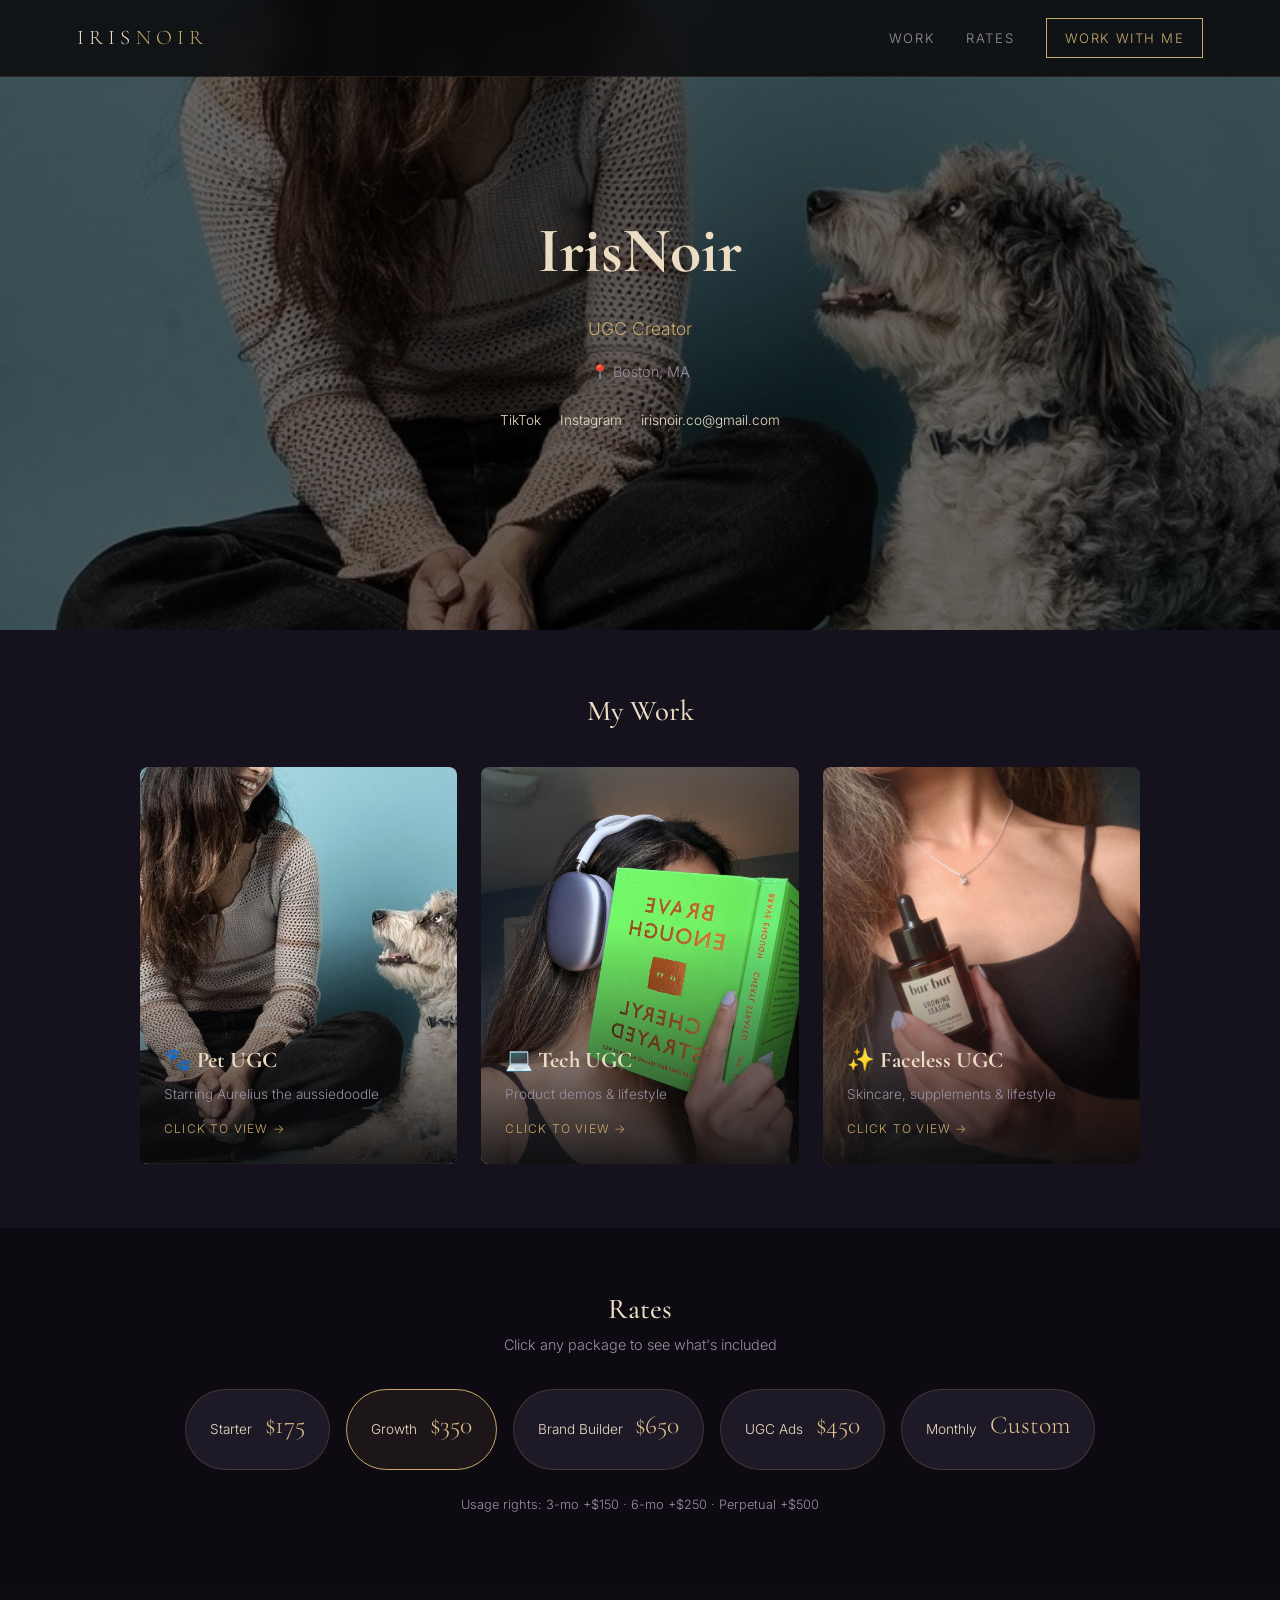
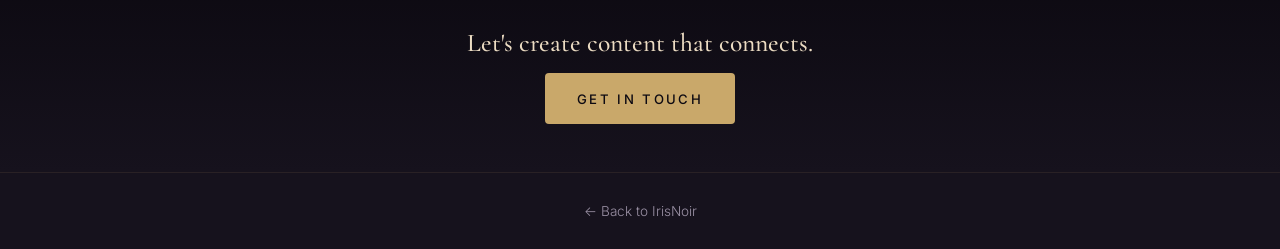
==== commit 0a941904: "Expand UGC galleries with real content, add video lightbox, monthly rate now custom" ====
--- a/ugc-portfolio.html
+++ b/ugc-portfolio.html
@@ -397,7 +397,13 @@
 .lightbox.active {
   display: flex;
 }
-.lightbox img {
+.lightbox-media {
+  display: flex;
+  align-items: center;
+  justify-content: center;
+}
+.lightbox-media img,
+.lightbox-media video {
   max-width: 90vw;
   max-height: 90vh;
   border-radius: 8px;
@@ -411,6 +417,37 @@
   color: white;
   font-size: 2rem;
   cursor: pointer;
+  z-index: 10;
+}
+
+/* Video thumbnail in gallery */
+.gallery-video {
+  position: relative;
+  cursor: pointer;
+}
+.gallery-video img {
+  width: 100%;
+  border-radius: 6px;
+}
+.gallery-video .video-play {
+  position: absolute;
+  top: 50%;
+  left: 50%;
+  transform: translate(-50%, -50%);
+  width: 60px;
+  height: 60px;
+  background: rgba(201,168,106,0.9);
+  border-radius: 50%;
+  display: flex;
+  align-items: center;
+  justify-content: center;
+  font-size: 1.5rem;
+  color: var(--noir);
+  transition: transform 0.3s, background 0.3s;
+}
+.gallery-video:hover .video-play {
+  transform: translate(-50%, -50%) scale(1.1);
+  background: var(--gold-bright);
 }
 </style>
 </head>
@@ -496,7 +533,7 @@
     </div>
     <div class="rate-pill" data-rate="monthly">
       <span class="name">Monthly</span>
-      <span class="price">$1,200</span>
+      <span class="price">Custom</span>
     </div>
   </div>
   <p class="rates-note">Usage rights: 3-mo +$150 · 6-mo +$250 · Perpetual +$500</p>
@@ -521,14 +558,16 @@
       <p>Starring Aurelius — genuine reactions, real playtime, authentic pet content.</p>
     </div>
     <div class="modal-gallery">
-      <img src="assets/ugc-portfolio/pet/aurey-portrait.jpg" alt="Aurelius portrait">
-      <img src="assets/ugc-portfolio/pet/aurey-1.jpg" alt="Aurelius">
-      <img src="assets/ugc-portfolio/pet/aurey-2.jpg" alt="Aurelius">
-      <img src="assets/ugc-portfolio/pet/aurey-3.jpg" alt="Aurelius">
-      <img src="assets/ugc-portfolio/pet/aurey-closeup.jpg" alt="Aurelius closeup">
-      <img src="assets/ugc-portfolio/pet/aurey-outdoor.jpg" alt="Aurelius outdoor">
-      <img src="assets/ugc-portfolio/pet/aurey-play.jpg" alt="Aurelius playing">
-      <img src="assets/ugc-portfolio/pet/aurey-detangler.jpg" alt="Doodle Detangler product">
+      <img src="assets/ugc-portfolio/pet/pet-ugc-promo.jpg" alt="Pet UGC promo with Aurelius">
+      <div class="gallery-video" data-video="assets/ugc-portfolio/pet/aurey-video.mp4">
+        <img src="assets/ugc-portfolio/pet/aurey-real-1.jpg" alt="Aurelius with product">
+        <span class="video-play">▶</span>
+      </div>
+      <img src="assets/ugc-portfolio/pet/aurey-real-1.jpg" alt="Aurelius with product">
+      <img src="assets/ugc-portfolio/pet/aurey-real-2.jpg" alt="Aurelius portrait">
+      <img src="assets/ugc-portfolio/pet/aurey-real-3.jpg" alt="Aurelius outdoor">
+      <img src="assets/ugc-portfolio/pet/aurey-real-4.jpg" alt="Aurelius closeup">
+      <img src="assets/ugc-portfolio/pet/aurey-real-5.jpg" alt="Aurelius playing">
     </div>
   </div>
 </div>
@@ -543,6 +582,7 @@
     <div class="modal-gallery">
       <img src="assets/ugc-portfolio/tech/main.jpg" alt="Tech UGC">
       <img src="assets/ugc-portfolio/tech/airpods-product.jpg" alt="AirPods Max product">
+      <img src="assets/ugc-portfolio/tech/tech-apple.jpg" alt="Apple product lifestyle">
     </div>
   </div>
 </div>
@@ -555,10 +595,10 @@
       <p>Product-focused content — skincare, supplements, lifestyle. No face needed, just results.</p>
     </div>
     <div class="modal-gallery">
+      <img src="assets/ugc-portfolio/skincare/burbur-promo.jpg" alt="BurBur Oil promo">
+      <img src="assets/ugc-portfolio/skincare/faceless-1.jpg" alt="Faceless UGC content">
+      <img src="assets/ugc-portfolio/skincare/faceless-2.jpg" alt="Faceless product shot">
       <img src="assets/ugc-portfolio/skincare/main.jpg" alt="Skincare UGC">
-      <img src="assets/ugc-portfolio/skincare/hands.jpg" alt="Skincare hands">
-      <img src="assets/ugc-portfolio/skincare/burbur.jpg" alt="BurBur Hair Oil">
-      <img src="assets/ugc-portfolio/skincare/medicube.jpg" alt="Medicube">
     </div>
   </div>
 </div>
@@ -661,28 +701,28 @@
     <button class="modal-close">&times;</button>
     <div class="modal-header">
       <h2>Monthly Creator Package</h2>
-      <p class="price-big">$1,200/mo</p>
+      <p class="price-big">Custom</p>
       <p class="best-for">For brands that want consistent content every month.</p>
     </div>
     <div class="rate-details">
       <h4>Includes:</h4>
       <ul>
-        <li>8 UGC videos per month</li>
+        <li>Ongoing monthly content production</li>
         <li>Product demos, testimonials, lifestyle</li>
         <li>Hook testing for ads</li>
         <li>Editing included</li>
         <li>Priority turnaround</li>
-        <li>Organic usage rights</li>
+        <li>Usage rights included</li>
       </ul>
-      <a class="cta-btn" href="mailto:irisnoir.co@gmail.com?subject=Monthly%20Creator%20Package%20Inquiry%20%E2%80%94%20%5BYour%20Brand%20Name%5D&body=Hi!%0A%0AI%E2%80%99m%20interested%20in%20the%20Monthly%20Creator%20Package%20(%241%2C200%2Fmo%20%E2%80%94%208%20videos).%0A%0A%E2%80%94%E2%80%94%E2%80%94%E2%80%94%E2%80%94%E2%80%94%E2%80%94%E2%80%94%E2%80%94%E2%80%94%E2%80%94%E2%80%94%E2%80%94%E2%80%94%E2%80%94%0APLEASE%20FILL%20OUT%3A%0A%0ABrand%20Name%3A%20%0AProduct(s)%3A%20%0AProduct%20Link%3A%20%0ANiche%3A%20%5BPet%20%2F%20Tech%20%2F%20Skincare%20%2F%20Other%5D%0AContent%20Goals%3A%0AVideo%20Styles%20Needed%3A%20%5BProduct%20Demo%20%2F%20Testimonial%20%2F%20Lifestyle%20%2F%20Ads%5D%0APreferred%20Posting%20Schedule%3A%0AContract%20Start%20Date%3A%0AShipping%20Address%20Needed%3F%20%5BYes%20%2F%20No%5D%0A%0AAdditional%20Notes%3A%0A%0A%E2%80%94%E2%80%94%E2%80%94%E2%80%94%E2%80%94%E2%80%94%E2%80%94%E2%80%94%E2%80%94%E2%80%94%E2%80%94%E2%80%94%E2%80%94%E2%80%94%E2%80%94%0A%0ALooking%20forward%20to%20working%20together!">Book This Package</a>
+      <a class="cta-btn" href="mailto:irisnoir.co@gmail.com?subject=Monthly%20Creator%20Package%20Inquiry%20%E2%80%94%20%5BYour%20Brand%20Name%5D&body=Hi!%0A%0AI%E2%80%99m%20interested%20in%20the%20Monthly%20Creator%20Package.%0A%0A%E2%80%94%E2%80%94%E2%80%94%E2%80%94%E2%80%94%E2%80%94%E2%80%94%E2%80%94%E2%80%94%E2%80%94%E2%80%94%E2%80%94%E2%80%94%E2%80%94%E2%80%94%0APLEASE%20FILL%20OUT%3A%0A%0ABrand%20Name%3A%20%0AProduct(s)%3A%20%0AProduct%20Link%3A%20%0ANiche%3A%20%5BPet%20%2F%20Tech%20%2F%20Skincare%20%2F%20Other%5D%0AContent%20Goals%3A%0AVideos%20Per%20Month%20(estimate)%3A%0AVideo%20Styles%20Needed%3A%20%5BProduct%20Demo%20%2F%20Testimonial%20%2F%20Lifestyle%20%2F%20Ads%5D%0APreferred%20Posting%20Schedule%3A%0AContract%20Start%20Date%3A%0AShipping%20Address%20Needed%3F%20%5BYes%20%2F%20No%5D%0A%0AAdditional%20Notes%3A%0A%0A%E2%80%94%E2%80%94%E2%80%94%E2%80%94%E2%80%94%E2%80%94%E2%80%94%E2%80%94%E2%80%94%E2%80%94%E2%80%94%E2%80%94%E2%80%94%E2%80%94%E2%80%94%0A%0ALooking%20forward%20to%20working%20together!">Let's Talk</a>
     </div>
   </div>
 </div>
 
-<!-- Lightbox -->
+<!-- Lightbox with video support -->
 <div class="lightbox" id="lightbox">
   <button class="lightbox-close">&times;</button>
-  <img src="" alt="Expanded view">
+  <div class="lightbox-media"></div>
 </div>
 
 <script>
@@ -719,19 +759,31 @@
   });
 });
 
-// Lightbox for gallery images
+// Lightbox for gallery images and videos
 const lightbox = document.getElementById('lightbox');
-const lightboxImg = lightbox.querySelector('img');
+const lightboxMedia = lightbox.querySelector('.lightbox-media');
 
 document.querySelectorAll('.modal-gallery img').forEach(img => {
-  img.addEventListener('click', () => {
-    lightboxImg.src = img.src;
+  if (!img.closest('.gallery-video')) {
+    img.addEventListener('click', () => {
+      lightboxMedia.innerHTML = '<img src="' + img.src + '" alt="' + img.alt + '">';
+      lightbox.classList.add('active');
+    });
+  }
+});
+
+document.querySelectorAll('.gallery-video').forEach(vid => {
+  vid.addEventListener('click', () => {
+    lightboxMedia.innerHTML = '<video controls autoplay playsinline><source src="' + vid.dataset.video + '" type="video/mp4"></video>';
     lightbox.classList.add('active');
   });
 });
 
-lightbox.addEventListener('click', () => {
-  lightbox.classList.remove('active');
+lightbox.addEventListener('click', (e) => {
+  if (e.target === lightbox || e.target === lightbox.querySelector('.lightbox-close')) {
+    lightbox.classList.remove('active');
+    lightboxMedia.innerHTML = '';
+  }
 });
 
 // ESC to close
@@ -739,6 +791,7 @@
   if (e.key === 'Escape') {
     document.querySelectorAll('.modal-overlay.active').forEach(m => m.classList.remove('active'));
     lightbox.classList.remove('active');
+    lightboxMedia.innerHTML = '';
     document.body.style.overflow = '';
   }
 });
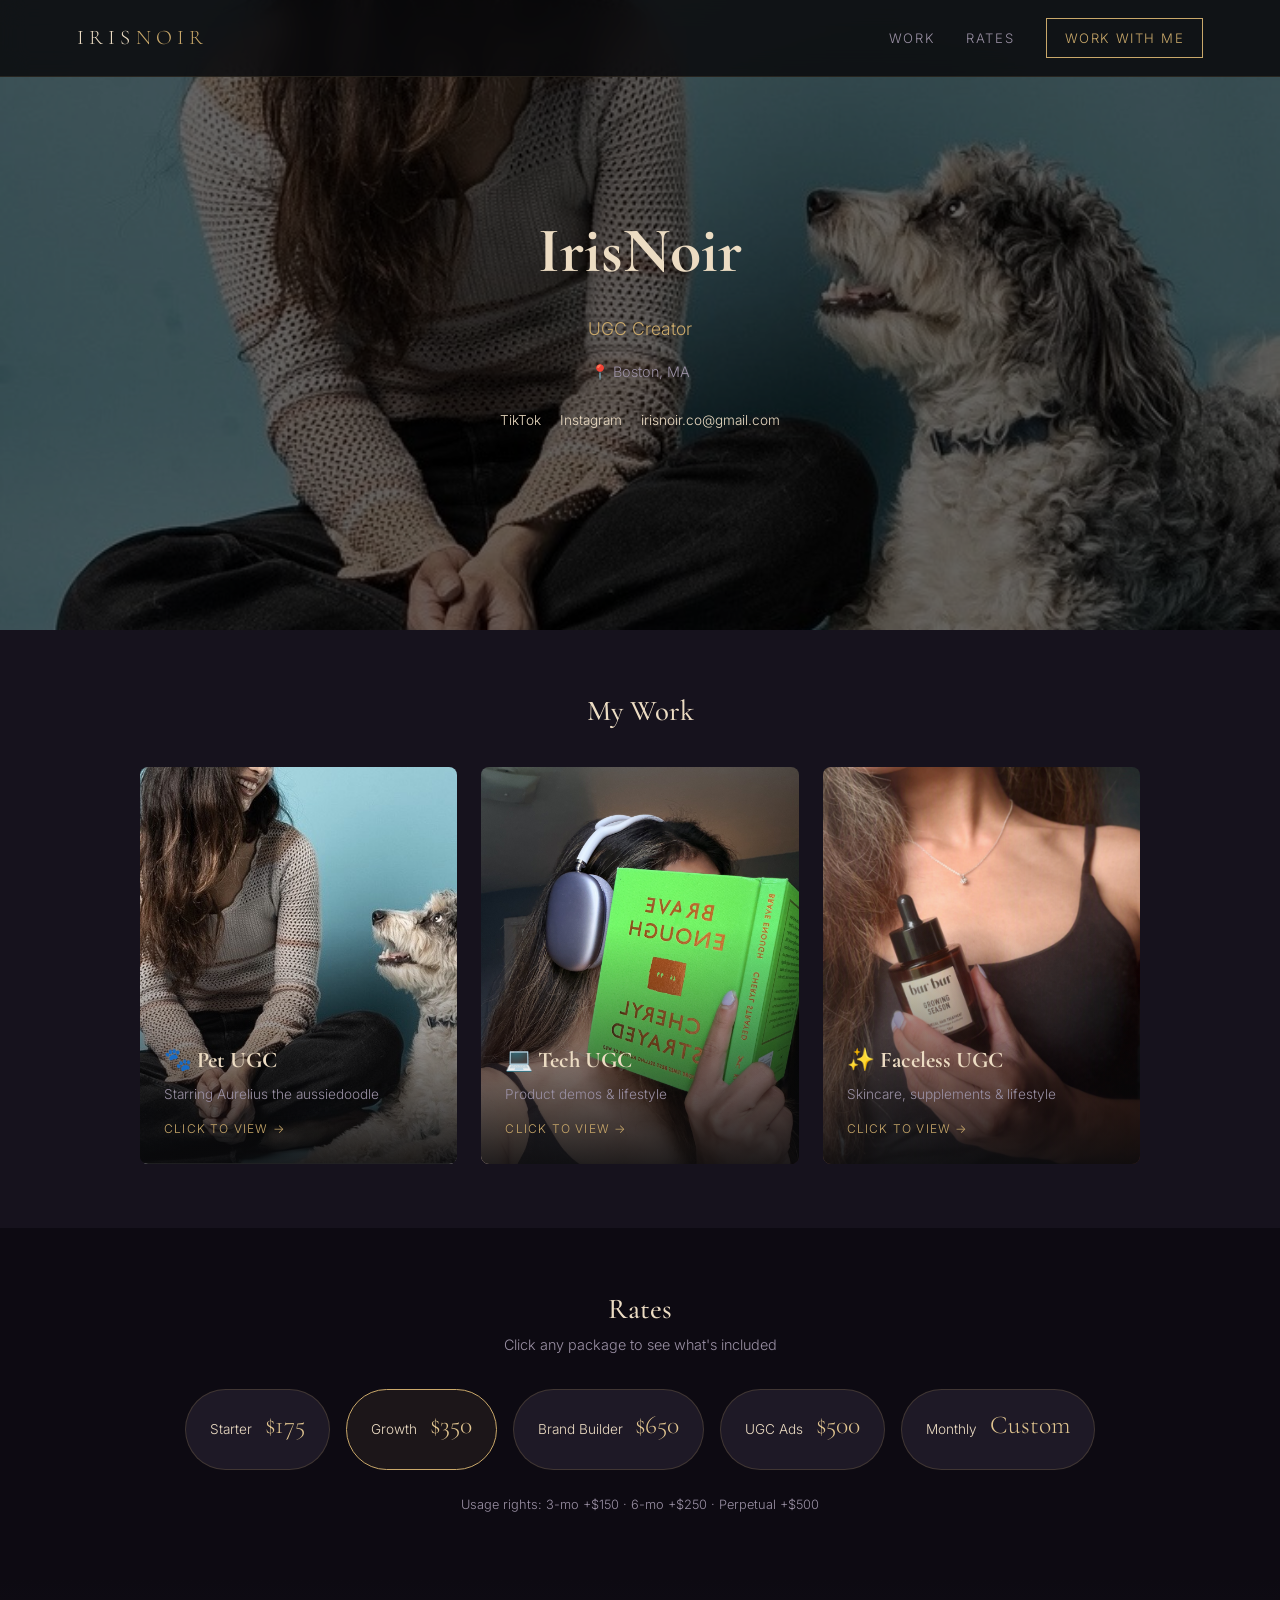
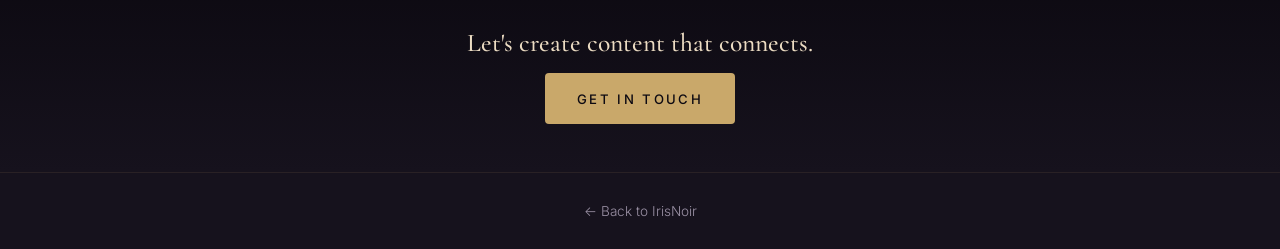
==== commit aa6e0157: "UGC Ads 00, add inquiry template to Work With Me buttons" ====
--- a/ugc-portfolio.html
+++ b/ugc-portfolio.html
@@ -458,7 +458,7 @@
   <div class="nav-links">
     <a href="#niches">Work</a>
     <a href="#rates">Rates</a>
-    <a href="mailto:irisnoir.co@gmail.com?subject=UGC%20Creator%20Inquiry" class="nav-cta">Work With Me</a>
+    <a href="mailto:irisnoir.co@gmail.com?subject=UGC%20Creator%20Inquiry%20%E2%80%94%20%5BYour%20Brand%20Name%5D&body=Hi!%0A%0AI%E2%80%99m%20interested%20in%20working%20with%20IrisNoir%20for%20UGC%20content.%0A%0A%E2%80%94%E2%80%94%E2%80%94%E2%80%94%E2%80%94%E2%80%94%E2%80%94%E2%80%94%E2%80%94%E2%80%94%E2%80%94%E2%80%94%E2%80%94%E2%80%94%E2%80%94%0APLEASE%20FILL%20OUT%3A%0A%0ABrand%20Name%3A%20%0AProduct(s)%3A%20%0AProduct%20Link%3A%20%0ANiche%3A%20%5BPet%20%2F%20Tech%20%2F%20Faceless%20%2F%20Other%5D%0APackage%20Interested%20In%3A%20%5BStarter%20%2F%20Growth%20%2F%20Brand%20Builder%20%2F%20UGC%20Ads%20%2F%20Monthly%5D%0AVideo%20Style%3A%20%5BProduct%20Demo%20%2F%20Testimonial%20%2F%20Lifestyle%20%2F%20Unboxing%5D%0ADeadline%3A%20%0AShipping%20Address%20Needed%3F%20%5BYes%20%2F%20No%5D%0A%0AAdditional%20Notes%3A%0A%0A%E2%80%94%E2%80%94%E2%80%94%E2%80%94%E2%80%94%E2%80%94%E2%80%94%E2%80%94%E2%80%94%E2%80%94%E2%80%94%E2%80%94%E2%80%94%E2%80%94%E2%80%94%0A%0ALooking%20forward%20to%20working%20together!" class="nav-cta">Work With Me</a>
   </div>
 </nav>
 
@@ -529,7 +529,7 @@
     </div>
     <div class="rate-pill" data-rate="ads">
       <span class="name">UGC Ads</span>
-      <span class="price">$450</span>
+      <span class="price">$500</span>
     </div>
     <div class="rate-pill" data-rate="monthly">
       <span class="name">Monthly</span>
@@ -542,7 +542,7 @@
 <!-- CTA -->
 <section class="cta-section">
   <h2>Let's create content that connects.</h2>
-  <a class="btn" href="mailto:irisnoir.co@gmail.com?subject=UGC%20Creator%20Inquiry">Get in Touch</a>
+  <a class="btn" href="mailto:irisnoir.co@gmail.com?subject=UGC%20Creator%20Inquiry%20%E2%80%94%20%5BYour%20Brand%20Name%5D&body=Hi!%0A%0AI%E2%80%99m%20interested%20in%20working%20with%20IrisNoir%20for%20UGC%20content.%0A%0A%E2%80%94%E2%80%94%E2%80%94%E2%80%94%E2%80%94%E2%80%94%E2%80%94%E2%80%94%E2%80%94%E2%80%94%E2%80%94%E2%80%94%E2%80%94%E2%80%94%E2%80%94%0APLEASE%20FILL%20OUT%3A%0A%0ABrand%20Name%3A%20%0AProduct(s)%3A%20%0AProduct%20Link%3A%20%0ANiche%3A%20%5BPet%20%2F%20Tech%20%2F%20Faceless%20%2F%20Other%5D%0APackage%20Interested%20In%3A%20%5BStarter%20%2F%20Growth%20%2F%20Brand%20Builder%20%2F%20UGC%20Ads%20%2F%20Monthly%5D%0AVideo%20Style%3A%20%5BProduct%20Demo%20%2F%20Testimonial%20%2F%20Lifestyle%20%2F%20Unboxing%5D%0ADeadline%3A%20%0AShipping%20Address%20Needed%3F%20%5BYes%20%2F%20No%5D%0A%0AAdditional%20Notes%3A%0A%0A%E2%80%94%E2%80%94%E2%80%94%E2%80%94%E2%80%94%E2%80%94%E2%80%94%E2%80%94%E2%80%94%E2%80%94%E2%80%94%E2%80%94%E2%80%94%E2%80%94%E2%80%94%0A%0ALooking%20forward%20to%20working%20together!">Get in Touch</a>
 </section>
 
 <footer class="ugc-footer">
@@ -678,7 +678,7 @@
     <button class="modal-close">&times;</button>
     <div class="modal-header">
       <h2>UGC Ads Package</h2>
-      <p class="price-big">$450</p>
+      <p class="price-big">$500</p>
       <p class="best-for">Content specifically designed for paid ads.</p>
     </div>
     <div class="rate-details">
